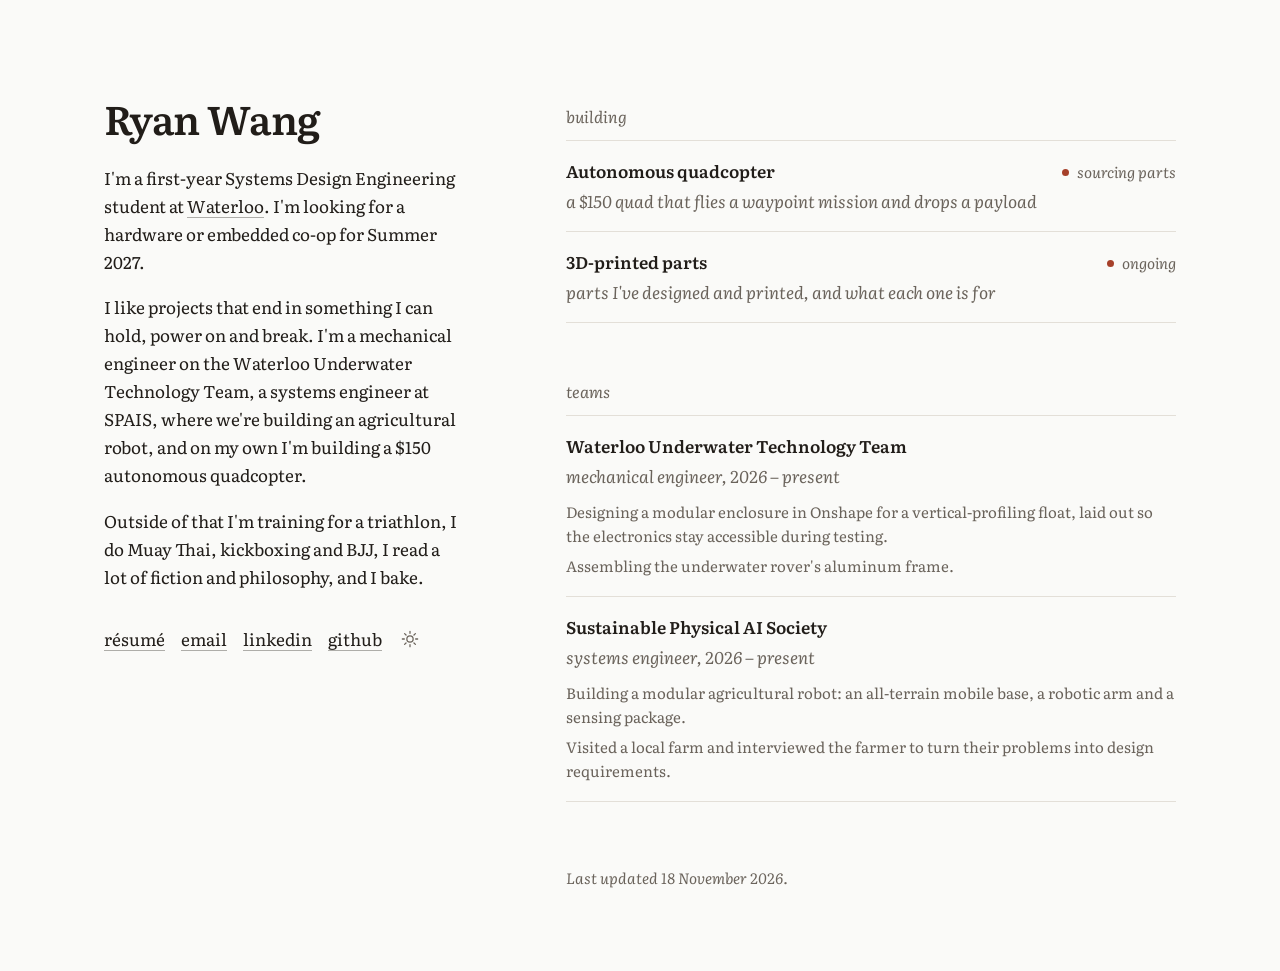
==== index.html @ 7e461e63 "Personal site: plain Literata redesign One serif, one ink, one brick accent and hairline rules, rend" ====
<!doctype html>
<html lang="en">
<head>
  <meta charset="utf-8">
  <meta name="viewport" content="width=device-width, initial-scale=1">
  <title>Ryan Wang</title>
  <meta name="description" content="First-year Systems Design Engineering student at the University of Waterloo, looking for a hardware or embedded co-op for Summer 2027.">

  <!-- Link previews. Bots that read these don't run JavaScript, so they're
       written out here by hand. og:url and og:image must be full URLs. -->
  <meta property="og:type" content="website">
  <meta property="og:title" content="Ryan Wang">
  <meta property="og:description" content="Systems Design Engineering at Waterloo. Looking for a hardware / embedded co-op, Summer 2027.">
  <meta property="og:url" content="https://wangjmryan.github.io/">
  <meta property="og:image" content="https://wangjmryan.github.io/assets/og-image.png">
  <meta property="og:image:width" content="1200">
  <meta property="og:image:height" content="630">
  <meta name="twitter:card" content="summary_large_image">

  <meta name="theme-color" content="#FAFAF8">
  <link rel="icon" href="assets/favicon.svg" type="image/svg+xml">
  <link rel="apple-touch-icon" href="assets/apple-touch-icon.png">

  <link rel="preload" href="fonts/literata-latin-400-normal.woff2" as="font" type="font/woff2" crossorigin>
  <link rel="stylesheet" href="css/style.css">

  <!-- Apply a saved light/dark choice before the page paints (no flash). -->
  <script>
    try {
      var t = localStorage.getItem("theme");
      if (t === "light" || t === "dark") document.documentElement.dataset.theme = t;
    } catch (e) {}
  </script>
  <script src="data.js" defer></script>
  <script src="js/main.js" defer></script>
</head>
<body>
  <a class="skip-link" href="#main">Skip to content</a>

  <div class="page">
    <!-- Left column on wide screens (stays put while the right side scrolls);
         the top of the page on phones. -->
    <header class="intro">
      <h1 class="name"><a href="#" data-home>Ryan Wang</a></h1>
      <div class="bio" data-bio></div>
      <nav class="links" aria-label="Résumé and contact">
        <ul data-links></ul>
        <button class="theme-toggle" type="button" aria-pressed="false">
          <svg class="icon-sun" viewBox="0 0 20 20" width="18" height="18" aria-hidden="true" fill="none" stroke="currentColor" stroke-width="1.4" stroke-linecap="round">
            <circle cx="10" cy="10" r="3.5"/>
            <path d="M10 1.5v2.2M10 16.3v2.2M1.5 10h2.2M16.3 10h2.2M4 4l1.6 1.6M14.4 14.4 16 16M4 16l1.6-1.6M14.4 5.6 16 4"/>
          </svg>
          <svg class="icon-moon" viewBox="0 0 20 20" width="18" height="18" aria-hidden="true" fill="none" stroke="currentColor" stroke-width="1.4" stroke-linejoin="round">
            <path d="M16.5 12.6A7 7 0 0 1 7.4 3.5a7 7 0 1 0 9.1 9.1Z"/>
          </svg>
          <span class="sr-only">Dark mode</span>
        </button>
      </nav>
    </header>

    <main id="main" tabindex="-1">
      <div id="home-view">
        <section class="group" aria-labelledby="building-title">
          <h2 class="group-title" id="building-title">building</h2>
          <ul class="items" data-builds></ul>
        </section>

        <section class="group" aria-labelledby="teams-title" data-teams-section>
          <h2 class="group-title" id="teams-title">teams</h2>
          <ul class="items" data-teams></ul>
        </section>

        <section class="group" aria-labelledby="software-title" data-software-section hidden>
          <h2 class="group-title" id="software-title">software</h2>
          <ul class="items" data-software></ul>
        </section>
      </div>

      <!-- A build's own page, shown instead of the list at #build/<slug>. -->
      <article id="detail-view" hidden></article>

      <footer class="foot"><p data-updated></p></footer>
    </main>
  </div>

  <noscript><p class="noscript">This page needs JavaScript to show its content.</p></noscript>
</body>
</html>
---- css/style.css ----
/* ==========================================================================
   style.css
   --------------------------------------------------------------------------
   One serif (Literata), one ink, one grey, one brick-red accent. Hairline
   rules between list rows and nothing else. Sections:
     1. Fonts
     2. Colours (light + dark)
     3. Base: page, text, links, selection, focus
     4. Layout: intro column + main column
     5. Intro: name, bio, links, theme toggle
     6. Lists: building, teams, software
     7. Build page
     8. Small things: placeholders, skip link, reduced motion, print
   ========================================================================== */


/* 1. Fonts ---------------------------------------------------------------- */

@font-face {
  font-family: "Literata";
  src: url("../fonts/literata-latin-400-normal.woff2") format("woff2");
  font-weight: 400;
  font-style: normal;
  font-display: swap;
}
@font-face {
  font-family: "Literata";
  src: url("../fonts/literata-latin-400-italic.woff2") format("woff2");
  font-weight: 400;
  font-style: italic;
  font-display: swap;
}
@font-face {
  font-family: "Literata";
  src: url("../fonts/literata-latin-600-normal.woff2") format("woff2");
  font-weight: 600;
  font-style: normal;
  font-display: swap;
}


/* 2. Colours -------------------------------------------------------------- */

:root {
  color-scheme: light;
  --paper:   #FAFAF8;
  --ink:     #211D19;   /* warm near-black */
  --muted:   #6A635B;   /* secondary text: 5.7:1 on paper */
  --rule:    #E3DFD8;   /* hairlines */
  --accent:  #A6402A;   /* brick: link hover + the in-progress dot */
  --mark:    #F3E3D9;   /* placeholder highlight */
  --select:  #EBD3C7;

  --serif: "Literata", "Iowan Old Style", "Palatino Linotype", Georgia, serif;
  --ease: cubic-bezier(0.16, 1, 0.3, 1);
}

@media (prefers-color-scheme: dark) {
  :root:not([data-theme="light"]) {
    color-scheme: dark;
    --paper:  #1B1916;  /* warm charcoal */
    --ink:    #ECE6DD;
    --muted:  #A69D92;
    --rule:   #34302A;
    --accent: #E08A70;
    --mark:   #43302A;
    --select: #5A3A30;
  }
}
:root[data-theme="dark"] {
  color-scheme: dark;
  --paper:  #1B1916;
  --ink:    #ECE6DD;
  --muted:  #A69D92;
  --rule:   #34302A;
  --accent: #E08A70;
  --mark:   #43302A;
  --select: #5A3A30;
}


/* 3. Base ----------------------------------------------------------------- */

*, *::before, *::after { box-sizing: border-box; }

html {
  -webkit-text-size-adjust: 100%;
  text-size-adjust: 100%;
  scrollbar-color: var(--rule) var(--paper);
}

body {
  margin: 0;
  background: var(--paper);
  color: var(--ink);
  font-family: var(--serif);
  font-size: 1.0625rem;          /* 17px */
  line-height: 1.65;
  font-variant-numeric: oldstyle-nums proportional-nums;
  font-kerning: normal;
  -webkit-font-smoothing: antialiased;
  -moz-osx-font-smoothing: grayscale;
  text-rendering: optimizeLegibility;
}

p, ul, ol, dl, dd, h1, h2, h3, figure { margin: 0; }
ul, ol { padding: 0; list-style: none; }
img { display: block; max-width: 100%; height: auto; }

a {
  color: inherit;
  text-decoration: underline;
  text-decoration-thickness: 1px;
  text-decoration-color: color-mix(in srgb, var(--ink) 35%, transparent);
  text-underline-offset: 0.22em;
  transition: color 160ms var(--ease), text-decoration-color 160ms var(--ease);
}
a:hover {
  color: var(--accent);
  text-decoration-color: currentColor;
}

::selection { background: var(--select); color: var(--ink); }
:focus-visible {
  outline: 2px solid var(--accent);
  outline-offset: 3px;
  border-radius: 2px;
}
[tabindex="-1"]:focus { outline: none; }

[hidden] { display: none !important; }

.sr-only {
  position: absolute;
  width: 1px; height: 1px;
  margin: -1px; padding: 0;
  overflow: hidden;
  clip: rect(0 0 0 0);
  white-space: nowrap;
  border: 0;
}


/* 4. Layout ---------------------------------------------------------------
   Phones: one column, intro first. Wide screens: the intro sits in a left
   column that stays put while the lists scroll beside it. */

.page {
  max-width: 72rem;
  margin: 0 auto;
  padding: 3rem 1.25rem 4rem;
}

main { outline: none; }

@media (min-width: 40rem) {
  .page { padding: 5rem 2.5rem 5rem; }
}

@media (min-width: 60rem) {
  .page {
    display: grid;
    grid-template-columns: 22.5rem minmax(0, 1fr);
    column-gap: clamp(4rem, 8vw, 7.5rem);
    align-items: start;
    padding-top: 6rem;
  }
}
/* Only pin the intro when the window is tall enough to show all of it. */
@media (min-width: 60rem) and (min-height: 44rem) {
  .intro {
    position: sticky;
    top: 6rem;
  }
}


/* 5. Intro ---------------------------------------------------------------- */

.name {
  font-size: clamp(2.125rem, 1.6rem + 1.6vw, 2.5rem);   /* 34 → 40px */
  line-height: 1.1;
  font-weight: 600;
  letter-spacing: -0.015em;
}
.name a { text-decoration: none; }
.name a:hover { color: inherit; }

.bio {
  margin-top: 1.5rem;
  max-width: 34rem;
}
.bio p + p { margin-top: 1em; }

.links {
  margin-top: 1.75rem;
  display: flex;
  align-items: center;
  flex-wrap: wrap;
  gap: 0.25rem 1rem;
}
.links ul {
  display: flex;
  flex-wrap: wrap;
  gap: 0.25rem 1rem;
}
.links a {
  display: inline-block;
  padding-block: 0.375rem;      /* a bigger tap target without looking bigger */
}

/* Phones: the résumé/email links come right after the first paragraph (the
   co-op ask), so they're on screen without scrolling. */
@media (max-width: 40rem) {
  .intro { display: flex; flex-direction: column; }
  .bio { display: contents; }
  .bio p:first-child { order: 1; margin-top: 1.25rem; }
  .links { order: 2; margin-top: 1rem; }
  .bio p:not(:first-child) { order: 3; margin-top: 1em; }
  .bio p:nth-child(2) { margin-top: 1.75rem; }
}

.theme-toggle {
  display: inline-grid;
  place-items: center;
  width: 2.5rem;
  height: 2.5rem;
  margin-left: -0.5rem;
  padding: 0;
  border: 0;
  border-radius: 50%;
  background: none;
  color: var(--muted);
  cursor: pointer;
  transition: color 160ms var(--ease);
}
.theme-toggle:hover { color: var(--accent); }
.theme-toggle .icon-moon { display: none; }
.theme-toggle[aria-pressed="true"] .icon-sun { display: none; }
.theme-toggle[aria-pressed="true"] .icon-moon { display: block; }


/* 6. Lists ---------------------------------------------------------------- */

#main { margin-top: 4rem; }
@media (min-width: 60rem) {
  #main { margin-top: 0.5rem; }   /* line up with the name's cap height */
}

.group + .group { margin-top: 3.5rem; }

.group-title {
  font-size: 1rem;
  line-height: 1.5;
  font-weight: 400;
  font-style: italic;
  color: var(--muted);
  margin-bottom: 0.75rem;
}

.items { border-bottom: 1px solid var(--rule); }
.item { border-top: 1px solid var(--rule); }

.item-link,
.item-row {
  display: flex;
  align-items: baseline;
  gap: 0.75rem 1.5rem;
  padding: 1rem 0;
}
.item-link {
  text-decoration: none;
  color: inherit;
}
.item-link:hover { color: inherit; }
.item-link:hover .item-name { color: var(--accent); }

.item-text {
  flex: 1;
  min-width: 0;
  display: flex;
  flex-direction: column;
  row-gap: 0.125rem;
}
.item-name, .item-desc { text-wrap: pretty; }
.item-name {
  font-weight: 600;
  transition: color 160ms var(--ease);
}
a.item-name { text-decoration: none; }
.item-desc {
  font-style: italic;
  color: var(--muted);
}

.item-thumb {
  flex: none;
  align-self: center;
  width: 3rem;
  height: 3rem;
  object-fit: cover;
  border-radius: 3px;
}

.status {
  flex: none;
  font-size: 0.9375rem;
  font-style: italic;
  color: var(--muted);
  white-space: nowrap;
}
.status.is-active::before {
  content: "";
  display: inline-block;
  width: 0.4375rem;
  height: 0.4375rem;
  margin-right: 0.5rem;
  border-radius: 50%;
  background: var(--accent);
  vertical-align: 0.12em;
}

.item-notes {
  padding: 0 0 1.125rem;
  margin-top: -0.375rem;
  color: var(--muted);
  font-size: 0.9375rem;
  line-height: 1.6;
  max-width: 40rem;
}
.item-notes li + li { margin-top: 0.375rem; }

/* Phones: status drops under the title so long names don't squeeze. */
@media (max-width: 34rem) {
  .item-link { flex-wrap: wrap; }
  .item-text { flex-basis: 100%; }
  .item-link .status { margin-top: -0.5rem; }
}

.foot {
  margin-top: 4rem;
  font-size: 0.9375rem;
  font-style: italic;
  color: var(--muted);
}


/* 7. Build page ----------------------------------------------------------- */

#detail-view { max-width: 42rem; }
@media (prefers-reduced-motion: no-preference) {
  #detail-view:not([hidden]) { animation: arrive 420ms var(--ease) both; }
}
@keyframes arrive {
  from { opacity: 0; transform: translateY(0.5rem); filter: blur(2px); }
  to   { opacity: 1; transform: none; filter: none; }
}

.back {
  font-style: italic;
  margin-bottom: 1.5rem;
}
.back a { color: var(--muted); }
.back a:hover { color: var(--accent); }

.d-title {
  font-size: clamp(1.75rem, 1.4rem + 1.2vw, 2.125rem);
  line-height: 1.15;
  font-weight: 600;
  letter-spacing: -0.012em;
  text-wrap: balance;
}
.d-meta {
  margin-top: 0.5rem;
  display: flex;
  flex-wrap: wrap;
  gap: 0.25rem 1.25rem;
  align-items: baseline;
}

.d-goal {
  margin-top: 2rem;
  font-size: 1.1875rem;
  line-height: 1.6;
  max-width: 38rem;
}

.facts {
  margin-top: 2rem;
  display: grid;
  grid-template-columns: max-content 1fr;
  border-top: 1px solid var(--rule);
}
.facts dt, .facts dd {
  padding: 0.625rem 0;
  border-bottom: 1px solid var(--rule);
}
/* Phones: label above value, so long values aren't squeezed into a narrow column. */
@media (max-width: 34rem) {
  .facts { grid-template-columns: 1fr; }
  .facts dt { padding-bottom: 0; border-bottom: 0; }
  .facts dd { padding-top: 0.125rem; }
}
.facts dt {
  padding-right: 2rem;
  font-style: italic;
  color: var(--muted);
}

.d-section { margin-top: 3rem; }
.d-section h2 {
  font-size: 1.1875rem;
  line-height: 1.4;
  font-weight: 600;
  margin-bottom: 0.875rem;
}

.d-pair { display: grid; gap: 0 3rem; }
@media (min-width: 40rem) {
  .d-pair { grid-template-columns: 1fr 1fr; }
}

.bullets li {
  position: relative;
  padding-left: 1.25rem;
}
.bullets li + li { margin-top: 0.5rem; }
.bullets li::before {
  content: "";
  position: absolute;
  left: 0.125rem;
  top: 0.8em;
  width: 0.5rem;
  border-top: 1px solid var(--muted);
}

.decision + .decision { margin-top: 1.5rem; }
.decision h3 {
  font-size: 1.0625rem;
  font-weight: 400;
  font-style: italic;
  margin-bottom: 0.25rem;
}

.table-scroll { overflow-x: auto; }
.parts {
  width: 100%;
  border-collapse: collapse;
  font-variant-numeric: lining-nums tabular-nums;
  font-size: 0.9375rem;
}
.parts th {
  text-align: left;
  font-weight: 400;
  font-style: italic;
  color: var(--muted);
}
.parts th, .parts td {
  padding: 0.5rem 1rem 0.5rem 0;
  border-bottom: 1px solid var(--rule);
  vertical-align: baseline;
}
.parts th:last-child, .parts td:last-child { padding-right: 0; }
.parts .num { text-align: right; padding-right: 1.5rem; white-space: nowrap; }
.parts .why { color: var(--muted); }
.parts tfoot td { font-weight: 600; border-bottom: 0; }

/* Phones: four columns don't fit, so "why" moves under the part name. */
@media (max-width: 34rem) {
  .parts thead .why-col { display: none; }
  .parts tbody tr, .parts tfoot tr { display: grid; grid-template-columns: 1fr auto auto; column-gap: 1rem; border-bottom: 1px solid var(--rule); padding: 0.5rem 0; }
  .parts thead tr { display: grid; grid-template-columns: 1fr auto auto; column-gap: 1rem; border-bottom: 1px solid var(--rule); }
  .parts th, .parts td { border-bottom: 0; padding: 0; }
  .parts thead th { padding-bottom: 0.5rem; }
  .parts .num { padding-right: 0; min-width: 2.5rem; }
  .parts td.why { grid-column: 1 / -1; grid-row: 2; padding-top: 0.125rem; font-style: italic; }
  .parts td.why:empty { display: none; }
  .parts tfoot tr { border-bottom: 0; }
}
.parts tfoot .item-desc, .parts tfoot .why { font-weight: 400; }

.log li {
  display: grid;
  gap: 0.125rem 1.5rem;
  padding: 0.75rem 0;
  border-top: 1px solid var(--rule);
}
.log li:last-child { border-bottom: 1px solid var(--rule); }
.log time {
  font-style: italic;
  color: var(--muted);
  white-space: nowrap;
}
@media (min-width: 40rem) {
  .log li { grid-template-columns: 10rem 1fr; }
}

.gallery-wrap { margin-top: 2rem; }
.gallery {
  display: grid;
  grid-template-columns: repeat(auto-fill, minmax(14rem, 1fr));
  gap: 2rem 1.5rem;
  margin-bottom: 2rem;
}
.gallery img {
  aspect-ratio: 4 / 3;
  object-fit: cover;
  border-radius: 3px;
  background: var(--rule);
}
.gallery figcaption { margin-top: 0.625rem; }


/* 8. Small things --------------------------------------------------------- */

/* [PLACEHOLDER] text from data.js, highlighted until it's replaced. */
mark.ph {
  background: var(--mark);
  color: inherit;
  padding: 0 0.15em;
  border-radius: 2px;
  font-style: normal;
}

.skip-link {
  position: absolute;
  left: 1rem;
  top: -4rem;
  z-index: 10;
  padding: 0.5rem 0.875rem;
  background: var(--ink);
  color: var(--paper);
  text-decoration: none;
  border-radius: 3px;
}
.skip-link:focus { top: 1rem; }
.skip-link:hover { color: var(--paper); }

.noscript {
  max-width: 72rem;
  margin: 0 auto;
  padding: 0 1.25rem 3rem;
  color: var(--muted);
}

@media (prefers-reduced-motion: reduce) {
  *, *::before, *::after {
    transition-duration: 0.01ms !important;
    animation: none !important;
  }
}

@media print {
  /* Paper is white whatever the screen theme was, so use the light colours. */
  :root, :root[data-theme="dark"], :root:not([data-theme="light"]) {
    color-scheme: light;
    --paper: #FFFFFF; --ink: #000000; --muted: #5E5850; --rule: #D9D4CC;
    --accent: #A6402A; --mark: #F3E3D9; --select: #EBD3C7;
  }
  body { background: #fff; color: #000; }
  .theme-toggle, .skip-link, .back { display: none; }
  .page { display: block; padding: 0; }
  .intro { position: static; }
  a { text-decoration: none; }
}
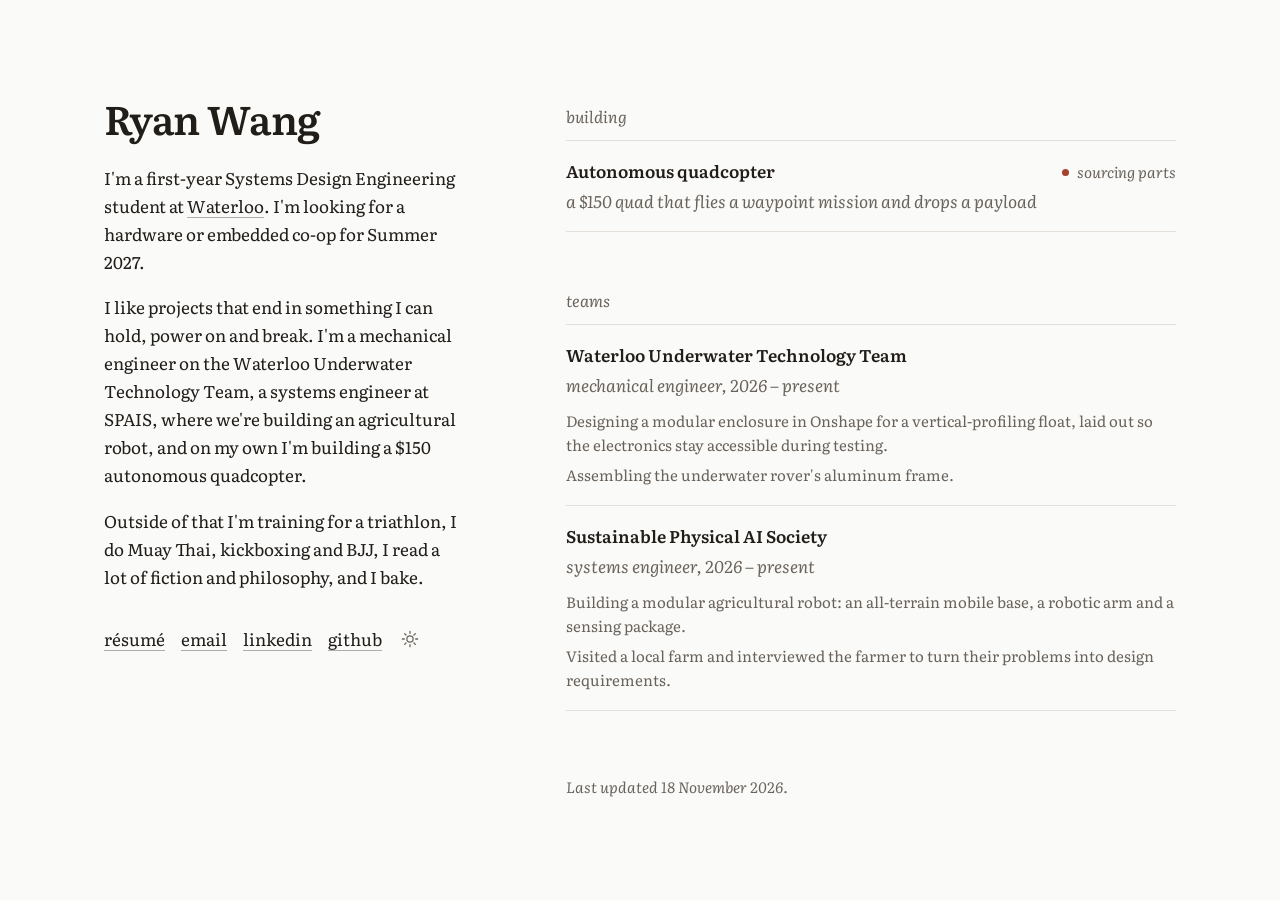
==== commit 3712bc5a: "Hide placeholders on the live site and fix reveal, a11y and SEO gaps - Published site leaves out [pl" ====
--- a/index.html
+++ b/index.html
@@ -17,11 +17,15 @@
   <meta property="og:image:height" content="630">
   <meta name="twitter:card" content="summary_large_image">
 
+  <link rel="canonical" href="https://wangjmryan.github.io/">
+  <meta name="color-scheme" content="light dark">
   <meta name="theme-color" content="#FAFAF8">
   <link rel="icon" href="assets/favicon.svg" type="image/svg+xml">
   <link rel="apple-touch-icon" href="assets/apple-touch-icon.png">
 
+  <!-- The two faces in the first screen (bio text and the name). -->
   <link rel="preload" href="fonts/literata-latin-400-normal.woff2" as="font" type="font/woff2" crossorigin>
+  <link rel="preload" href="fonts/literata-latin-600-normal.woff2" as="font" type="font/woff2" crossorigin>
   <link rel="stylesheet" href="css/style.css">
 
   <!-- Apply a saved light/dark choice before the page paints (no flash). -->
@@ -43,6 +47,14 @@
     <header class="intro">
       <h1 class="name"><a href="#" data-home>Ryan Wang</a></h1>
       <div class="bio" data-bio></div>
+      <!-- Without JavaScript the lists can't be built, so at least say who this is
+           and how to reach him. Keep in step with data.js if these change. -->
+      <noscript>
+        <div class="noscript">
+          <p>I'm Ryan Wang, a first-year Systems Design Engineering student at the University of Waterloo, looking for a hardware or embedded co-op for Summer 2027.</p>
+          <p><a href="assets/resume.pdf">résumé (PDF)</a> · <a href="mailto:wangjmryan@gmail.com">email</a> · <a href="https://www.linkedin.com/in/wjmryan">linkedin</a> · <a href="https://github.com/wangjmryan">github</a></p>
+        </div>
+      </noscript>
       <nav class="links" aria-label="Résumé and contact">
         <ul data-links></ul>
         <button class="theme-toggle" type="button" aria-pressed="false">
@@ -83,6 +95,5 @@
     </main>
   </div>
 
-  <noscript><p class="noscript">This page needs JavaScript to show its content.</p></noscript>
 </body>
 </html>
--- a/css/style.css
+++ b/css/style.css
@@ -10,7 +10,8 @@
      5. Intro: name, bio, links, theme toggle
      6. Lists: building, teams, software
      7. Build page
-     8. Small things: placeholders, skip link, reduced motion, print
+     8. Motion: scroll reveals, reading progress, row hover, first-visit settle
+     9. Small things: placeholders, skip link, reduced motion, print
    ========================================================================== */
 
 
@@ -348,9 +349,6 @@
 /* 7. Build page ----------------------------------------------------------- */
 
 #detail-view { max-width: 42rem; }
-@media (prefers-reduced-motion: no-preference) {
-  #detail-view:not([hidden]) { animation: arrive 420ms var(--ease) both; }
-}
 @keyframes arrive {
   from { opacity: 0; transform: translateY(0.5rem); filter: blur(2px); }
   to   { opacity: 1; transform: none; filter: none; }
@@ -511,7 +509,101 @@
 .gallery figcaption { margin-top: 0.625rem; }
 
 
-/* 8. Small things --------------------------------------------------------- */
+/* 8. Motion -------------------------------------------------------------
+   The page moves with your scroll: rows, sections and log entries ease up
+   into place as they come into view, and a build page shows how far through
+   it you are. Rows answer hover with an underline drawn under the name. On
+   a first visit the page settles in once. Reduced motion: none of it. */
+
+/* Names hug their text so the hover underline is as long as the name. */
+.item-name { align-self: flex-start; }
+
+.item-link .item-name {
+  background: linear-gradient(currentColor, currentColor) 0 calc(100% - 0.2em) / 0 1px no-repeat;
+  transition: color 160ms var(--ease), background-size 360ms var(--ease);
+}
+.item-link:hover .item-name,
+.item-link:focus-visible .item-name { background-size: 100% 1px; }
+
+/* Scroll reveal: blocks below the fold wait slightly lowered, scaled and
+   blurred (.is-pending, set by main.js), and rise into place as they come
+   into view (.is-pending removed). It always finishes, even for the last
+   thing on the page. Without the script, nothing is ever hidden. */
+@media (prefers-reduced-motion: no-preference) {
+  .is-pending {
+    opacity: 0;
+    transform: translateY(1.75rem) scale(0.985);
+    filter: blur(4px);
+  }
+  .is-revealing {
+    transition: opacity 700ms var(--ease), transform 900ms var(--ease), filter 600ms var(--ease);
+    transition-delay: var(--reveal-delay, 0ms);
+  }
+}
+
+/* Build pages: a line along the top fills with brick as you read. Tied to
+   the scroll position itself; browsers without scroll timelines skip it. */
+@supports (animation-timeline: scroll()) {
+  @media (prefers-reduced-motion: no-preference) {
+    body:has(#detail-view:not([hidden]))::before {
+      content: "";
+      position: fixed;
+      inset: 0 0 auto 0;
+      z-index: 5;
+      height: 2px;
+      background: var(--accent);
+      transform-origin: 0 50%;
+      animation: read-progress linear both;
+      animation-timeline: scroll(root block);
+    }
+  }
+}
+@keyframes read-progress {
+  from { transform: scaleX(0); }
+  to   { transform: scaleX(1); }
+}
+
+/* Opening a build page: a gentle arrival. */
+@media (prefers-reduced-motion: no-preference) {
+  #detail-view:not([hidden]) { animation: arrive 420ms var(--ease) both; }
+}
+
+/* Theme switch: old and new crossfade on one clock and add up (plus-lighter),
+   so nothing dims mid-way. */
+.theme-swap::view-transition-old(root),
+.theme-swap::view-transition-new(root) { mix-blend-mode: plus-lighter; }
+.theme-swap::view-transition-old(root) { animation: vt-fade-out 280ms ease both; }
+.theme-swap::view-transition-new(root) { animation: vt-fade-in 280ms ease both; }
+@media (prefers-reduced-motion: reduce) {
+  .theme-swap::view-transition-old(root) { animation: vt-fade-out 150ms ease both; }
+  .theme-swap::view-transition-new(root) { animation: vt-fade-in 150ms ease both; }
+}
+@keyframes vt-fade-out { to { opacity: 0; } }
+@keyframes vt-fade-in { from { opacity: 0; } }
+
+/* First visit: intro, then each list, settle in (about 1s; removed after). */
+@media (prefers-reduced-motion: no-preference) {
+  .settle .name,
+  .settle .bio p,
+  .settle .links,
+  .settle .group-title,
+  .settle .items > .item,
+  .settle .foot { animation: settle 600ms var(--ease) both; }
+  .settle .bio p:nth-child(1) { animation-delay: 50ms; }
+  .settle .bio p:nth-child(2) { animation-delay: 90ms; }
+  .settle .bio p:nth-child(3) { animation-delay: 130ms; }
+  .settle .links { animation-delay: 170ms; }
+  .settle .group-title { animation-delay: 200ms; }
+  .settle .items > .item { animation-delay: calc(230ms + var(--i, 0) * 35ms); }
+  .settle .foot { animation-delay: 480ms; }
+}
+@keyframes settle {
+  from { opacity: 0; transform: translateY(0.375rem); filter: blur(3px); }
+  to   { opacity: 1; transform: none; filter: none; }
+}
+
+
+/* 9. Small things --------------------------------------------------------- */
 
 /* [PLACEHOLDER] text from data.js, highlighted until it's replaced. */
 mark.ph {
@@ -536,12 +628,8 @@
 .skip-link:focus { top: 1rem; }
 .skip-link:hover { color: var(--paper); }
 
-.noscript {
-  max-width: 72rem;
-  margin: 0 auto;
-  padding: 0 1.25rem 3rem;
-  color: var(--muted);
-}
+.noscript { margin-top: 1.5rem; max-width: 34rem; }
+.noscript p + p { margin-top: 1em; }
 
 @media (prefers-reduced-motion: reduce) {
   *, *::before, *::after {
@@ -557,7 +645,6 @@
     --paper: #FFFFFF; --ink: #000000; --muted: #5E5850; --rule: #D9D4CC;
     --accent: #A6402A; --mark: #F3E3D9; --select: #EBD3C7;
   }
-  body { background: #fff; color: #000; }
   .theme-toggle, .skip-link, .back { display: none; }
   .page { display: block; padding: 0; }
   .intro { position: static; }
